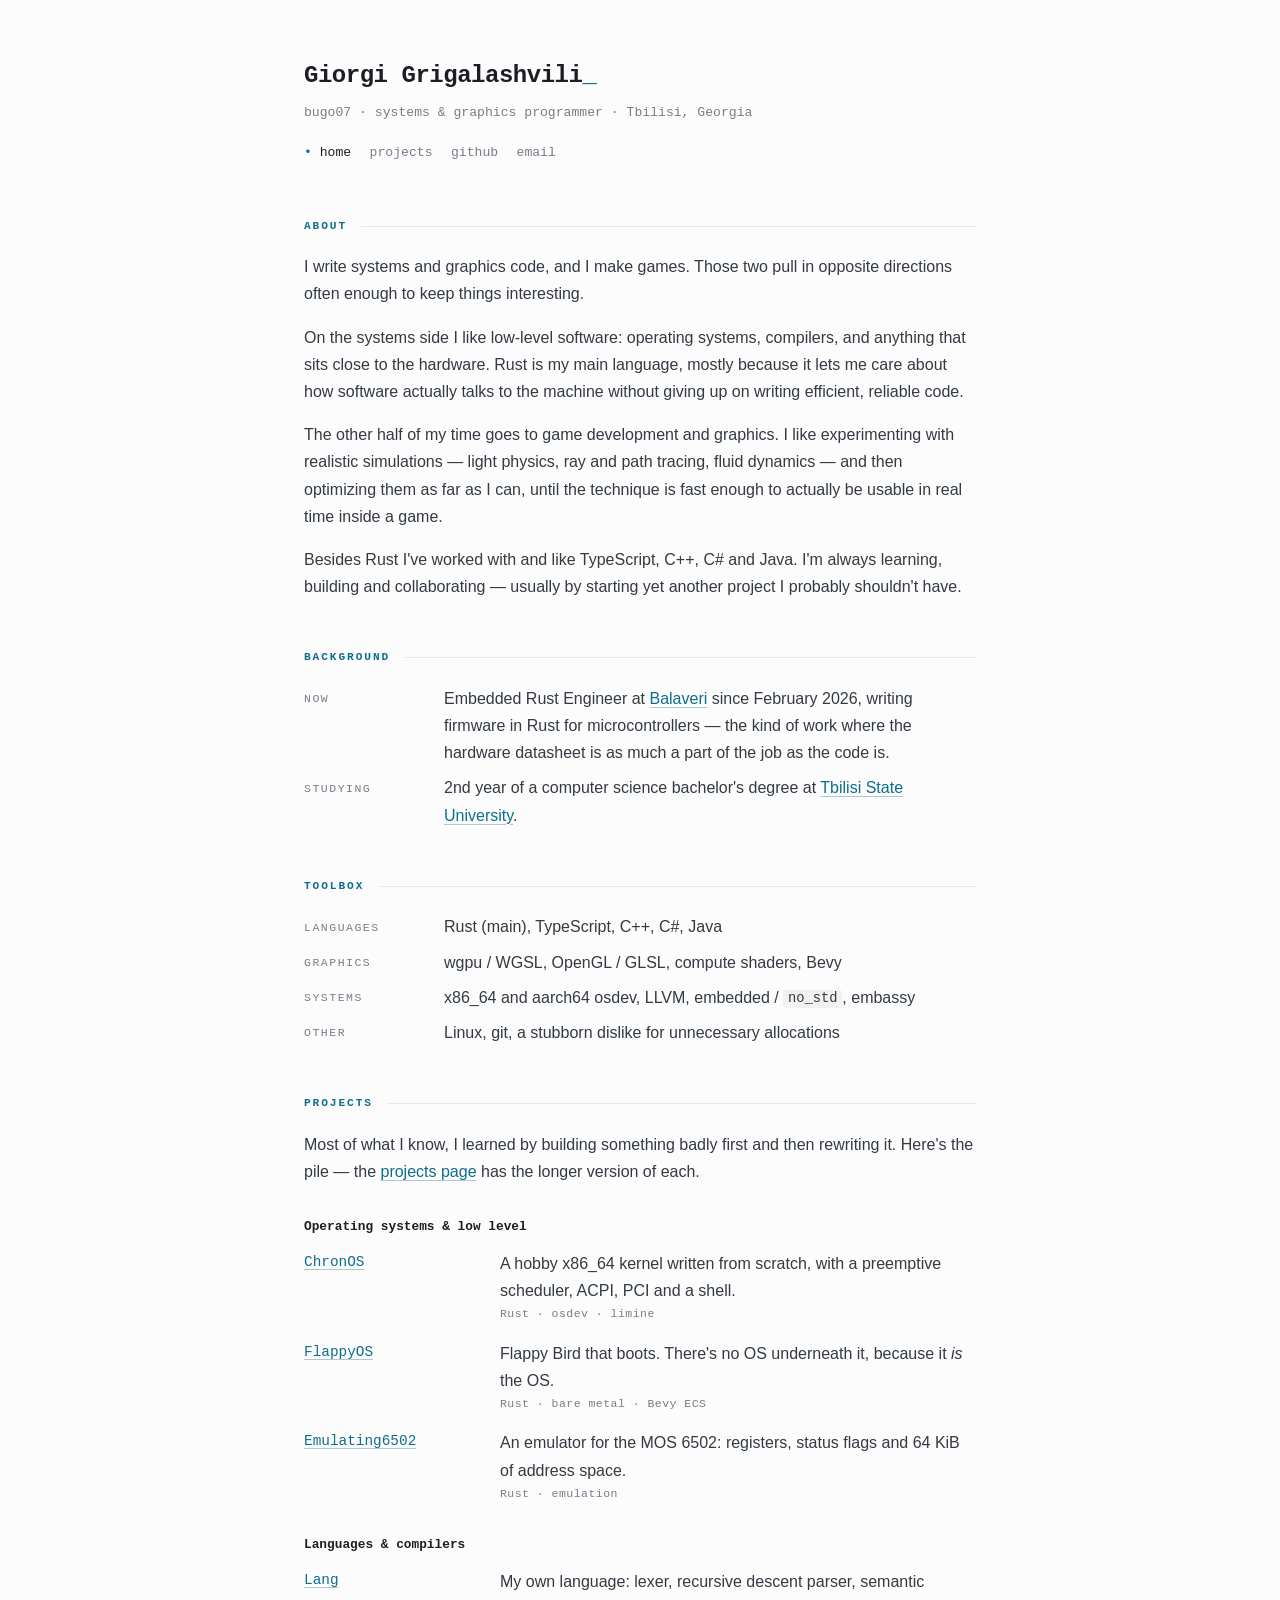
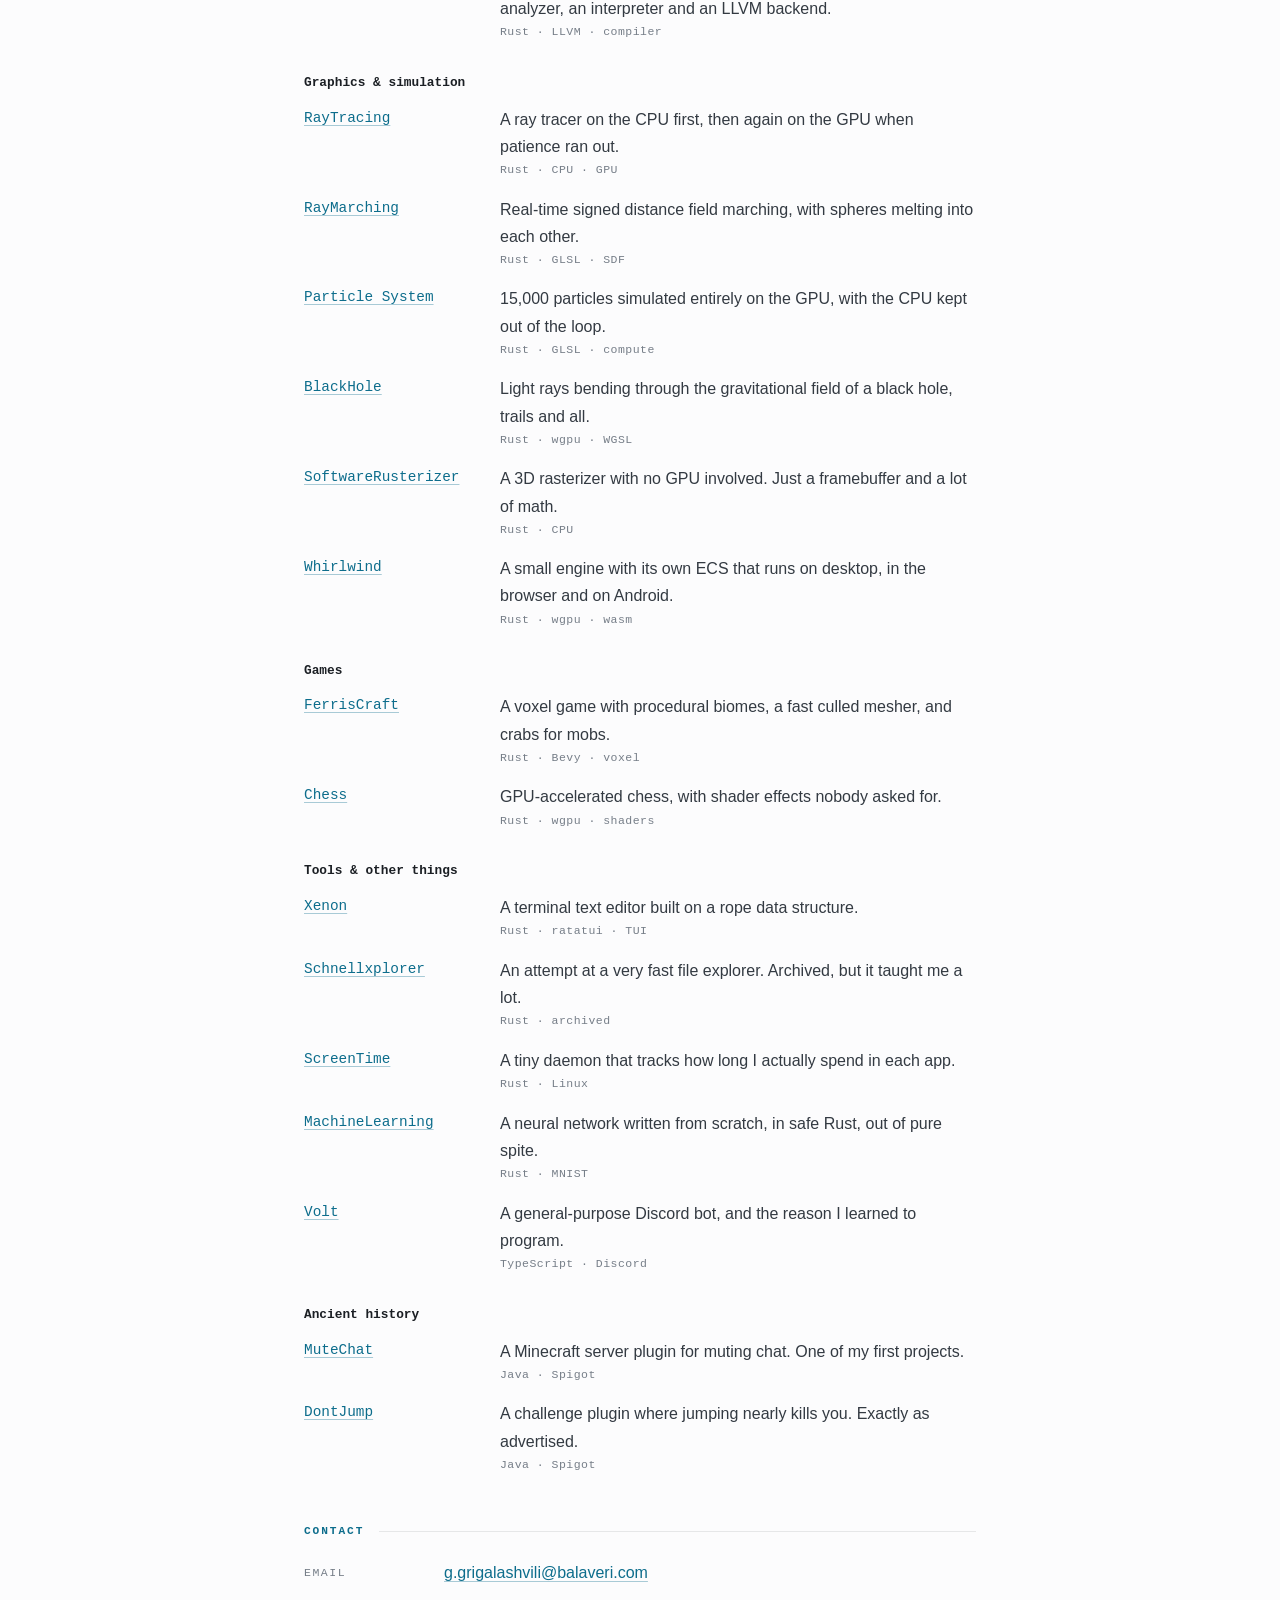
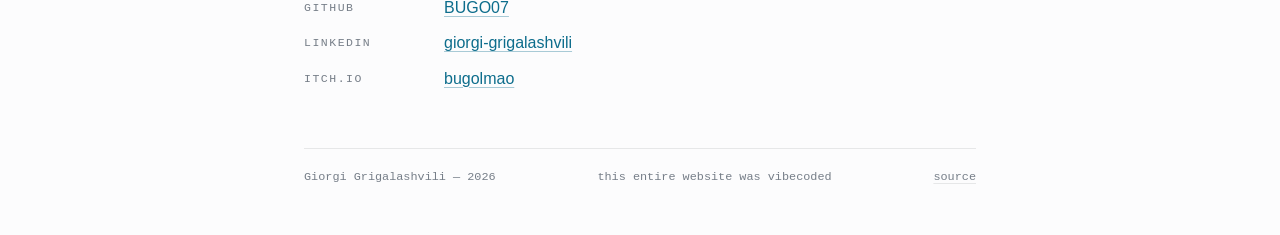
==== index.html @ c58e5ccb "Add personal portfolio site Static site for GitHub Pages: plain HTML/CSS, no build step.  - home pag" ====
<!DOCTYPE html>
<html lang="en">
	<head>
		<meta charset="utf-8">
		<meta name="viewport" content="width=device-width, initial-scale=1">
		<title>Giorgi Grigalashvili</title>
		<meta name="description" content="Giorgi Grigalashvili (BUGO07) — systems and graphics programmer. Rust, operating systems, compilers, renderers and games.">
		<meta property="og:title" content="Giorgi Grigalashvili">
		<meta property="og:description" content="Systems and graphics programmer. Rust, operating systems, compilers, renderers and games.">
		<meta property="og:type" content="website">
		<link rel="stylesheet" href="style.css">
		<link rel="icon" href="assets/favicon.svg" type="image/svg+xml">
	</head>
	<body>
		<header>
			<h1>Giorgi Grigalashvili<span class="cursor">_</span></h1>
			<p class="tagline">bugo07 &middot; systems &amp; graphics programmer &middot; Tbilisi, Georgia</p>
			<nav>
				<a href="./" aria-current="page">home</a>
				<a href="projects/">projects</a>
				<a href="https://github.com/BUGO07">github</a>
				<a href="mailto:g.grigalashvili@balaveri.com">email</a>
			</nav>
		</header>

		<main>
			<section id="about">
				<h2>About</h2>

				<p>
				I write systems and graphics code, and I make games. Those two pull in
				opposite directions often enough to keep things interesting.
				</p>

				<p>
				On the systems side I like low-level software: operating systems, compilers,
				and anything that sits close to the hardware. Rust is my main language,
				mostly because it lets me care about how software actually talks to the
				machine without giving up on writing efficient, reliable code.
				</p>

				<p>
				The other half of my time goes to game development and graphics. I like
				experimenting with realistic simulations &mdash; light physics, ray and path
				tracing, fluid dynamics &mdash; and then optimizing them as far as I can,
				until the technique is fast enough to actually be usable in real time inside
				a game.
				</p>

				<p>
				Besides Rust I've worked with and like TypeScript, C++, C# and Java. I'm
				always learning, building and collaborating &mdash; usually by starting yet
				another project I probably shouldn't have.
				</p>
			</section>

			<section id="background">
				<h2>Background</h2>

				<dl class="kv">
					<dt>Now</dt>
					<dd>
					Embedded Rust Engineer at <a href="https://balaveri.com">Balaveri</a>
					since February 2026, writing firmware in Rust for microcontrollers
					&mdash; the kind of work where the hardware datasheet is as much a part
					of the job as the code is.
					</dd>

					<dt>Studying</dt>
					<dd>
					2nd year of a computer science bachelor's degree at
					<a href="https://www.tsu.ge/en">Tbilisi State University</a>.
					</dd>
				</dl>
			</section>

			<section id="toolbox">
				<h2>Toolbox</h2>

				<dl class="kv">
					<dt>Languages</dt>
					<dd>Rust (main), TypeScript, C++, C#, Java</dd>

					<dt>Graphics</dt>
					<dd>wgpu / WGSL, OpenGL / GLSL, compute shaders, Bevy</dd>

					<dt>Systems</dt>
					<dd>x86_64 and aarch64 osdev, LLVM, embedded / <code>no_std</code>, embassy</dd>

					<dt>Other</dt>
					<dd>Linux, git, a stubborn dislike for unnecessary allocations</dd>
				</dl>
			</section>

			<section id="projects">
				<h2>Projects</h2>

				<p>
				Most of what I know, I learned by building something badly first and then
				rewriting it. Here's the pile &mdash; the
				<a href="projects/">projects page</a> has the longer version of each.
				</p>

				<h3>Operating systems &amp; low level</h3>
				<dl>
					<dt><a href="projects/#chronos">ChronOS</a></dt>
					<dd>
					A hobby x86_64 kernel written from scratch, with a preemptive scheduler,
					ACPI, PCI and a shell.
					<span class="tags">Rust &middot; osdev &middot; limine</span>
					</dd>

					<dt><a href="projects/#flappyos">FlappyOS</a></dt>
					<dd>
					Flappy Bird that boots. There's no OS underneath it, because it
					<i>is</i> the OS.
					<span class="tags">Rust &middot; bare metal &middot; Bevy ECS</span>
					</dd>

					<dt><a href="projects/#emulating-6502">Emulating6502</a></dt>
					<dd>
					An emulator for the MOS 6502: registers, status flags and 64&nbsp;KiB of
					address space.
					<span class="tags">Rust &middot; emulation</span>
					</dd>
				</dl>

				<h3>Languages &amp; compilers</h3>
				<dl>
					<dt><a href="projects/#lang">Lang</a></dt>
					<dd>
					My own language: lexer, recursive descent parser, semantic analyzer,
					an interpreter and an LLVM backend.
					<span class="tags">Rust &middot; LLVM &middot; compiler</span>
					</dd>
				</dl>

				<h3>Graphics &amp; simulation</h3>
				<dl>
					<dt><a href="projects/#raytracing">RayTracing</a></dt>
					<dd>
					A ray tracer on the CPU first, then again on the GPU when patience
					ran out.
					<span class="tags">Rust &middot; CPU &middot; GPU</span>
					</dd>

					<dt><a href="projects/#raymarching">RayMarching</a></dt>
					<dd>
					Real-time signed distance field marching, with spheres melting into
					each other.
					<span class="tags">Rust &middot; GLSL &middot; SDF</span>
					</dd>

					<dt><a href="projects/#particle-system">Particle System</a></dt>
					<dd>
					15,000 particles simulated entirely on the GPU, with the CPU kept out
					of the loop.
					<span class="tags">Rust &middot; GLSL &middot; compute</span>
					</dd>

					<dt><a href="projects/#black-hole">BlackHole</a></dt>
					<dd>
					Light rays bending through the gravitational field of a black hole,
					trails and all.
					<span class="tags">Rust &middot; wgpu &middot; WGSL</span>
					</dd>

					<dt><a href="projects/#software-rusterizer">SoftwareRusterizer</a></dt>
					<dd>
					A 3D rasterizer with no GPU involved. Just a framebuffer and a lot of
					math.
					<span class="tags">Rust &middot; CPU</span>
					</dd>

					<dt><a href="projects/#whirlwind">Whirlwind</a></dt>
					<dd>
					A small engine with its own ECS that runs on desktop, in the browser
					and on Android.
					<span class="tags">Rust &middot; wgpu &middot; wasm</span>
					</dd>
				</dl>

				<h3>Games</h3>
				<dl>
					<dt><a href="projects/#ferriscraft">FerrisCraft</a></dt>
					<dd>
					A voxel game with procedural biomes, a fast culled mesher, and crabs
					for mobs.
					<span class="tags">Rust &middot; Bevy &middot; voxel</span>
					</dd>

					<dt><a href="projects/#chess">Chess</a></dt>
					<dd>
					GPU-accelerated chess, with shader effects nobody asked for.
					<span class="tags">Rust &middot; wgpu &middot; shaders</span>
					</dd>
				</dl>

				<h3>Tools &amp; other things</h3>
				<dl>
					<dt><a href="projects/#xenon">Xenon</a></dt>
					<dd>
					A terminal text editor built on a rope data structure.
					<span class="tags">Rust &middot; ratatui &middot; TUI</span>
					</dd>

					<dt><a href="projects/#schnellxplorer">Schnellxplorer</a></dt>
					<dd>
					An attempt at a very fast file explorer. Archived, but it taught me
					a lot.
					<span class="tags">Rust &middot; archived</span>
					</dd>

					<dt><a href="projects/#screentime">ScreenTime</a></dt>
					<dd>
					A tiny daemon that tracks how long I actually spend in each app.
					<span class="tags">Rust &middot; Linux</span>
					</dd>

					<dt><a href="projects/#machine-learning">MachineLearning</a></dt>
					<dd>
					A neural network written from scratch, in safe Rust, out of pure spite.
					<span class="tags">Rust &middot; MNIST</span>
					</dd>

					<dt><a href="projects/#volt">Volt</a></dt>
					<dd>
					A general-purpose Discord bot, and the reason I learned to program.
					<span class="tags">TypeScript &middot; Discord</span>
					</dd>
				</dl>

				<h3>Ancient history</h3>
				<dl>
					<dt><a href="projects/#mutechat">MuteChat</a></dt>
					<dd>
					A Minecraft server plugin for muting chat. One of my first projects.
					<span class="tags">Java &middot; Spigot</span>
					</dd>

					<dt><a href="projects/#dontjump">DontJump</a></dt>
					<dd>
					A challenge plugin where jumping nearly kills you. Exactly as
					advertised.
					<span class="tags">Java &middot; Spigot</span>
					</dd>
				</dl>
			</section>

			<section id="contact">
				<h2>Contact</h2>

				<dl class="kv">
					<dt>Email</dt>
					<dd><a href="mailto:g.grigalashvili@balaveri.com">g.grigalashvili@balaveri.com</a></dd>

					<dt>GitHub</dt>
					<dd><a href="https://github.com/BUGO07">BUGO07</a></dd>

					<dt>LinkedIn</dt>
					<dd><a href="https://www.linkedin.com/in/giorgi-grigalashvili-474565389">giorgi-grigalashvili</a></dd>

					<dt>itch.io</dt>
					<dd><a href="https://bugolmao.itch.io">bugolmao</a></dd>
				</dl>
			</section>
		</main>

		<footer>
			<span>Giorgi Grigalashvili &mdash; <span id="year"></span></span>
			<span>this entire website was vibecoded</span>
			<span><a href="https://github.com/BUGO07/BUGO07.github.io">source</a></span>
		</footer>

		<script>
			document.getElementById("year").textContent = new Date().getFullYear();
		</script>
	</body>
</html>
---- style.css ----
:root {
	color-scheme: light dark;

	--bg: #fcfcfd;
	--fg: #1b1f24;
	--prose: #333a42;
	--muted: #767e88;
	--accent: #0d6d8c;
	--underline: #0d6d8c59;
	--rule: #1b1f2418;
	--tint: #1b1f240c;

	--measure: 45rem;
	--mono: ui-monospace, "JetBrains Mono", "Cascadia Code", Menlo, Consolas, monospace;
	--sans: -apple-system, BlinkMacSystemFont, "Segoe UI", Roboto, "Helvetica Neue", Arial, sans-serif;
}

@media (prefers-color-scheme: dark) {
	:root {
		--bg: #0f1115;
		--fg: #e4e7ec;
		--prose: #c1c7d0;
		--muted: #7d858f;
		--accent: #5fb9d4;
		--underline: #5fb9d459;
		--rule: #ffffff1c;
		--tint: #ffffff0d;
	}
}

* {
	box-sizing: border-box;
}

body {
	max-width: var(--measure);
	margin: 0 auto;
	padding: 3.5rem 1.5rem 3rem;

	font-family: var(--sans);
	font-size: 1rem;
	line-height: 1.7;
	color: var(--prose);
	background-color: var(--bg);
	-webkit-font-smoothing: antialiased;
}

/* ---- links ---- */

a {
	color: var(--accent);
	text-decoration: underline;
	text-decoration-thickness: 1px;
	text-underline-offset: 3px;
	text-decoration-color: var(--underline);
}

a:hover {
	text-decoration-color: currentColor;
}

/* ---- header ---- */

header {
	margin-bottom: 3.25rem;
}

h1 {
	font-family: var(--mono);
	font-size: 1.5rem;
	font-weight: 600;
	letter-spacing: -0.02em;
	color: var(--fg);
	margin: 0 0 0.3rem;
}

.cursor {
	color: var(--accent);
	font-weight: 400;
	animation: blink 1.15s steps(1) infinite;
}

@keyframes blink {
	50% { opacity: 0; }
}

@media (prefers-reduced-motion: reduce) {
	.cursor { animation: none; }
}

.tagline {
	font-family: var(--mono);
	font-size: 0.82rem;
	color: var(--muted);
	margin: 0 0 1.15rem;
}

nav {
	font-family: var(--mono);
	font-size: 0.82rem;
	display: flex;
	flex-wrap: wrap;
	gap: 0 1.15rem;
}

nav a {
	color: var(--muted);
	text-decoration: none;
}

nav a:hover {
	color: var(--accent);
}

nav a[aria-current="page"] {
	color: var(--fg);
}

nav a[aria-current="page"]::before {
	content: "\2022\00a0";
	color: var(--accent);
}

/* ---- headings ---- */

h2 {
	display: flex;
	align-items: center;
	gap: 0.9rem;

	font-family: var(--mono);
	font-size: 0.7rem;
	font-weight: 600;
	text-transform: uppercase;
	letter-spacing: 0.17em;
	color: var(--accent);

	margin: 3rem 0 1.1rem;
}

h2::after {
	content: "";
	flex: 1;
	height: 1px;
	background-color: var(--rule);
}

h3 {
	font-family: var(--mono);
	font-size: 0.8rem;
	font-weight: 600;
	color: var(--fg);
	margin: 1.9rem 0 0.75rem;
}

section:first-of-type h2 {
	margin-top: 0;
}

p {
	margin: 0 0 1rem;
}

section > p:last-child {
	margin-bottom: 0;
}

/* ---- key / value and project index grids ---- */

dl {
	display: grid;
	grid-template-columns: 10.5rem 1fr;
	gap: 1rem 1.75rem;
	margin: 0;
}

dl.kv {
	grid-template-columns: 7rem 1fr;
	gap: 0.5rem 1.75rem;
}

dt {
	font-family: var(--mono);
	font-size: 0.9rem;
	color: var(--fg);
	min-width: 0;
	overflow-wrap: break-word;
}

dl.kv dt {
	font-size: 0.72rem;
	text-transform: uppercase;
	letter-spacing: 0.13em;
	color: var(--muted);
	padding-top: 0.35em;
}

dd {
	margin: 0;
	min-width: 0;
}

@media (max-width: 36rem) {
	dl,
	dl.kv {
		grid-template-columns: 1fr;
		gap: 0.15rem;
	}

	dd {
		margin-bottom: 1.1rem;
	}

	dd:last-child {
		margin-bottom: 0;
	}

	dl.kv dt {
		padding-top: 0.6rem;
	}
}

.tags {
	display: block;
	font-family: var(--mono);
	font-size: 0.72rem;
	letter-spacing: 0.04em;
	color: var(--muted);
}

/* ---- project write-ups ---- */

article {
	margin-top: 2rem;
	scroll-margin-top: 1.5rem;
}

article + article {
	border-top: 1px solid var(--rule);
	padding-top: 2rem;
}

article h3 {
	font-size: 1.05rem;
	margin: 0 0 0.15rem;
}

article .tags {
	margin-bottom: 0.7rem;
}

article .lede {
	color: var(--muted);
	font-style: italic;
	margin-bottom: 0.7rem;
}

article p:last-child {
	margin-bottom: 0;
}

/* ---- code ---- */

code {
	font-family: var(--mono);
	font-size: 0.86em;
	background-color: var(--tint);
	padding: 0.1em 0.35em;
	border-radius: 3px;
}

pre {
	font-family: var(--mono);
	font-size: 0.8rem;
	line-height: 1.65;
	background-color: var(--tint);
	padding: 1rem 1.15rem;
	border-radius: 6px;
	overflow-x: auto;
	margin: 0 0 1rem;
}

pre code {
	background: none;
	padding: 0;
	font-size: inherit;
}

/* ---- misc ---- */

ul {
	margin: 0 0 1rem;
	padding-left: 1.2rem;
}

li {
	margin: 0.2rem 0;
}

.back {
	font-family: var(--mono);
	font-size: 0.82rem;
}

footer {
	margin-top: 3.5rem;
	padding-top: 1.15rem;
	border-top: 1px solid var(--rule);

	font-family: var(--mono);
	font-size: 0.74rem;
	color: var(--muted);

	display: flex;
	flex-wrap: wrap;
	justify-content: space-between;
	gap: 0.4rem 1.5rem;
}

footer a {
	color: var(--muted);
	text-decoration-color: var(--rule);
}

footer a:hover {
	color: var(--accent);
}
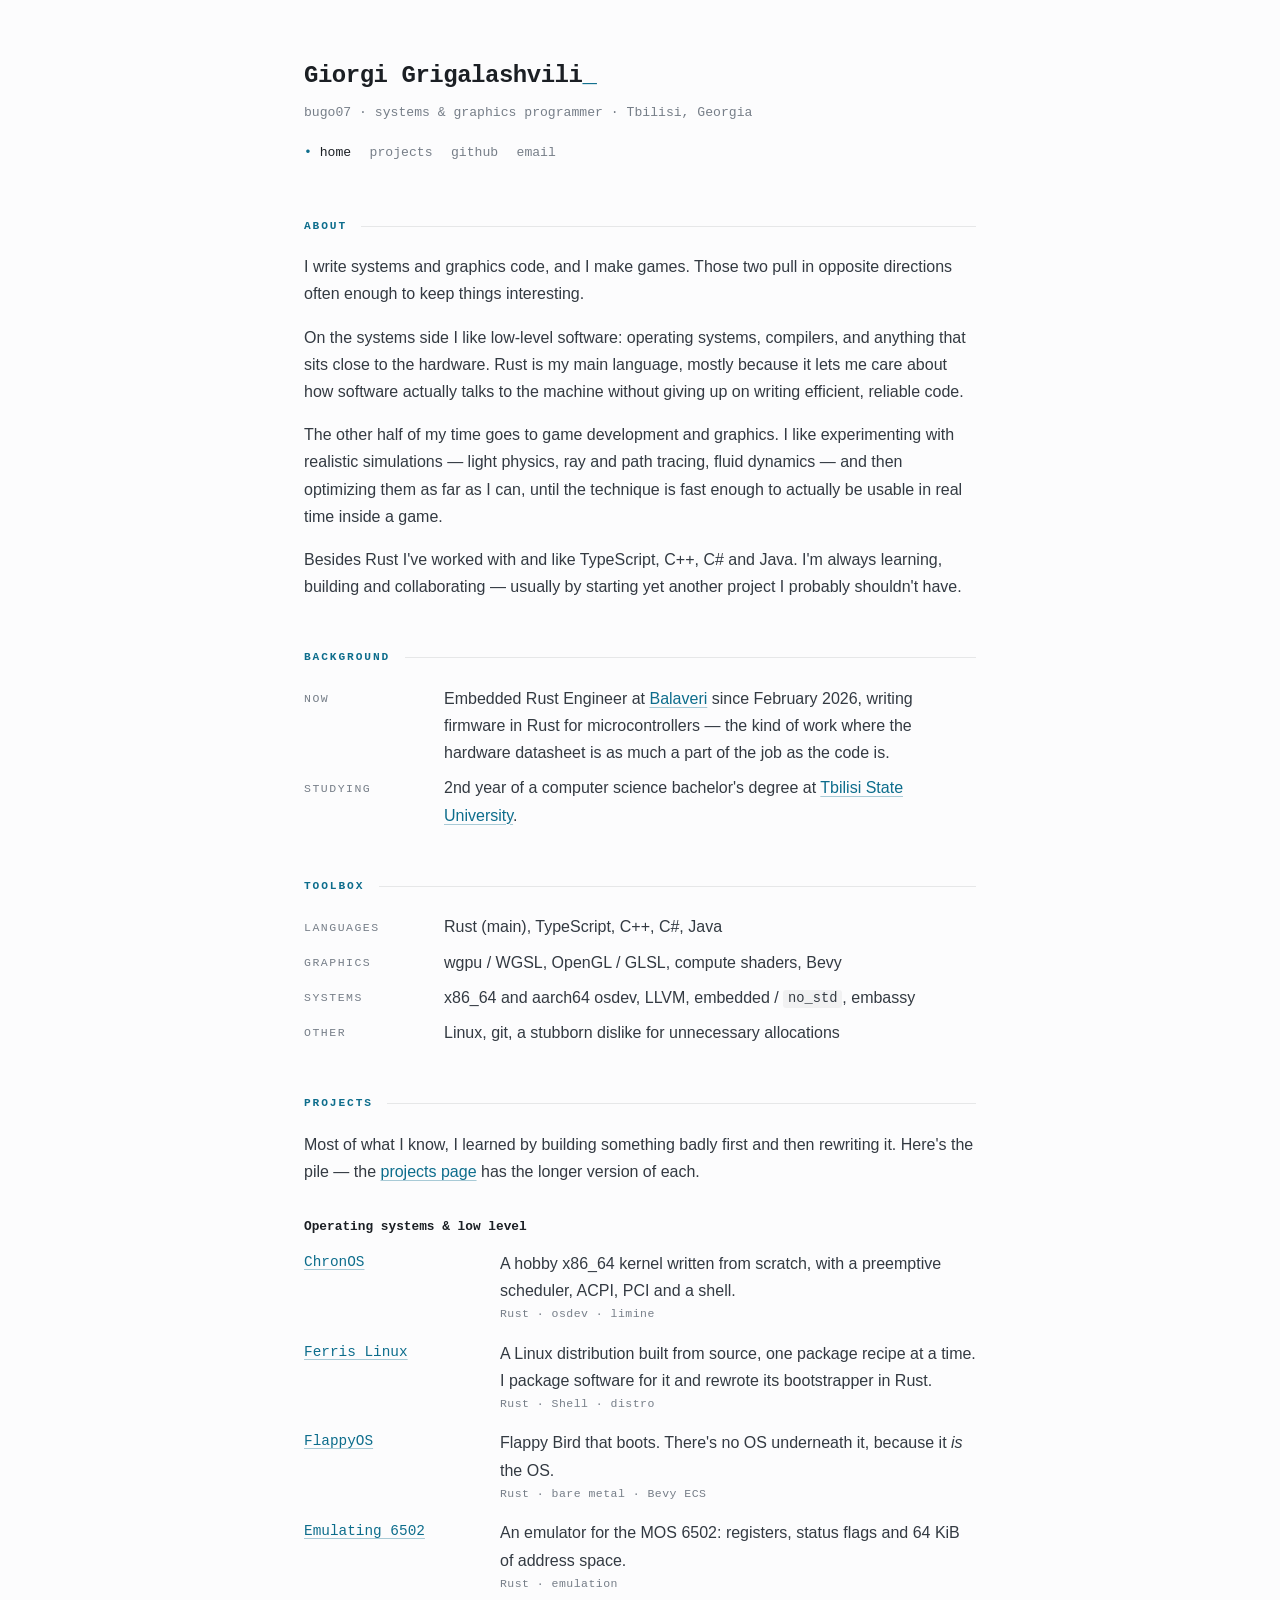
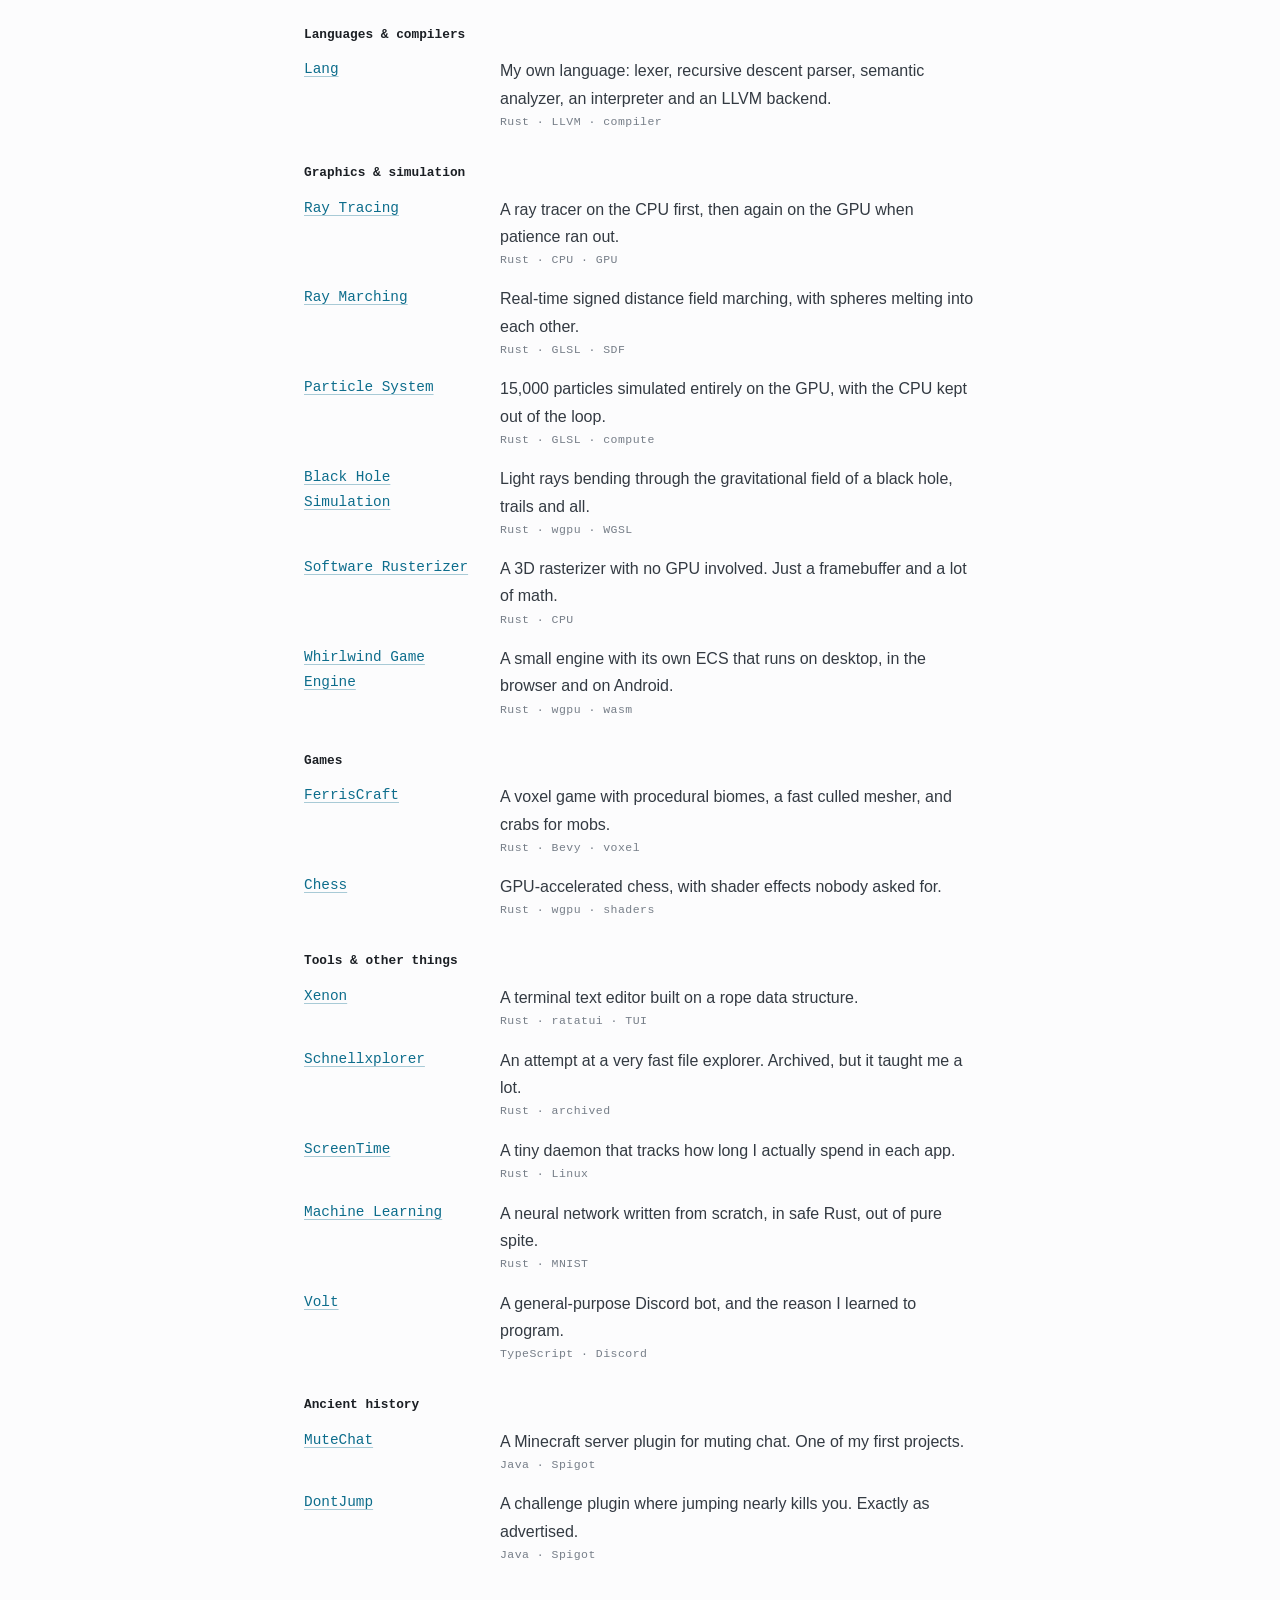
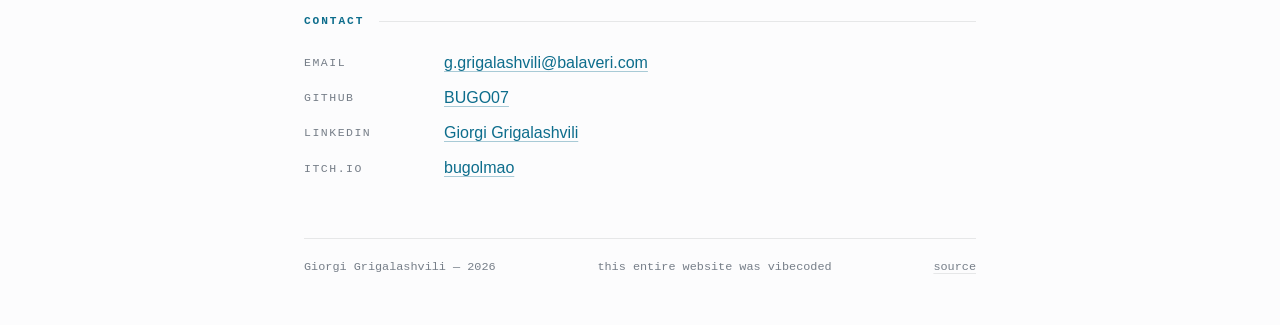
==== commit 92680757: "Add Ferris Linux, tidy project names - add Ferris Linux to the project index and write-ups, covering" ====
--- a/index.html
+++ b/index.html
@@ -110,6 +110,13 @@
 					<span class="tags">Rust &middot; osdev &middot; limine</span>
 					</dd>
 
+					<dt><a href="projects/#ferris-linux">Ferris Linux</a></dt>
+					<dd>
+					A Linux distribution built from source, one package recipe at a time.
+					I package software for it and rewrote its bootstrapper in Rust.
+					<span class="tags">Rust &middot; Shell &middot; distro</span>
+					</dd>
+
 					<dt><a href="projects/#flappyos">FlappyOS</a></dt>
 					<dd>
 					Flappy Bird that boots. There's no OS underneath it, because it
@@ -117,7 +124,7 @@
 					<span class="tags">Rust &middot; bare metal &middot; Bevy ECS</span>
 					</dd>
 
-					<dt><a href="projects/#emulating-6502">Emulating6502</a></dt>
+					<dt><a href="projects/#emulating-6502">Emulating 6502</a></dt>
 					<dd>
 					An emulator for the MOS 6502: registers, status flags and 64&nbsp;KiB of
 					address space.
@@ -137,14 +144,14 @@
 
 				<h3>Graphics &amp; simulation</h3>
 				<dl>
-					<dt><a href="projects/#raytracing">RayTracing</a></dt>
+					<dt><a href="projects/#raytracing">Ray Tracing</a></dt>
 					<dd>
 					A ray tracer on the CPU first, then again on the GPU when patience
 					ran out.
 					<span class="tags">Rust &middot; CPU &middot; GPU</span>
 					</dd>
 
-					<dt><a href="projects/#raymarching">RayMarching</a></dt>
+					<dt><a href="projects/#raymarching">Ray Marching</a></dt>
 					<dd>
 					Real-time signed distance field marching, with spheres melting into
 					each other.
@@ -158,21 +165,21 @@
 					<span class="tags">Rust &middot; GLSL &middot; compute</span>
 					</dd>
 
-					<dt><a href="projects/#black-hole">BlackHole</a></dt>
+					<dt><a href="projects/#black-hole">Black Hole Simulation</a></dt>
 					<dd>
 					Light rays bending through the gravitational field of a black hole,
 					trails and all.
 					<span class="tags">Rust &middot; wgpu &middot; WGSL</span>
 					</dd>
 
-					<dt><a href="projects/#software-rusterizer">SoftwareRusterizer</a></dt>
+					<dt><a href="projects/#software-rusterizer">Software Rusterizer</a></dt>
 					<dd>
 					A 3D rasterizer with no GPU involved. Just a framebuffer and a lot of
 					math.
 					<span class="tags">Rust &middot; CPU</span>
 					</dd>
 
-					<dt><a href="projects/#whirlwind">Whirlwind</a></dt>
+					<dt><a href="projects/#whirlwind">Whirlwind Game Engine</a></dt>
 					<dd>
 					A small engine with its own ECS that runs on desktop, in the browser
 					and on Android.
@@ -217,7 +224,7 @@
 					<span class="tags">Rust &middot; Linux</span>
 					</dd>
 
-					<dt><a href="projects/#machine-learning">MachineLearning</a></dt>
+					<dt><a href="projects/#machine-learning">Machine Learning</a></dt>
 					<dd>
 					A neural network written from scratch, in safe Rust, out of pure spite.
 					<span class="tags">Rust &middot; MNIST</span>
@@ -258,7 +265,7 @@
 					<dd><a href="https://github.com/BUGO07">BUGO07</a></dd>
 
 					<dt>LinkedIn</dt>
-					<dd><a href="https://www.linkedin.com/in/giorgi-grigalashvili-474565389">giorgi-grigalashvili</a></dd>
+					<dd><a href="https://www.linkedin.com/in/giorgi-grigalashvili-474565389">Giorgi Grigalashvili</a></dd>
 
 					<dt>itch.io</dt>
 					<dd><a href="https://bugolmao.itch.io">bugolmao</a></dd>
